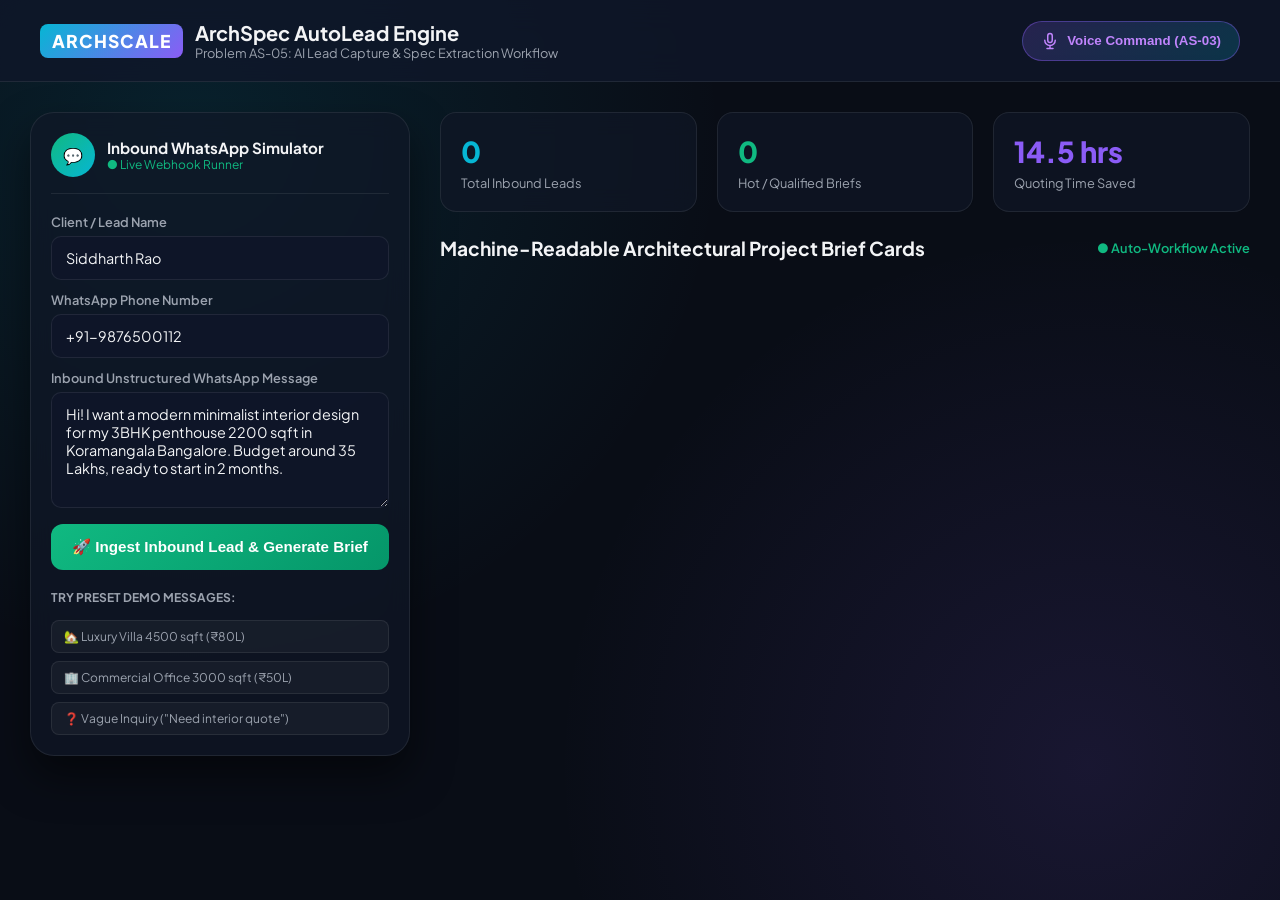
==== static/index.html @ f3e8f861 "Initial commit: ArchSpec AutoLead Engine (AS-05 + AS-03)" ====
<!DOCTYPE html>
<html lang="en">
<head>
  <meta charset="UTF-8">
  <meta name="viewport" content="width=device-width, initial-scale=1.0">
  <title>ArchSpec AutoLead Engine | ArchScale AS-05 Hackathon</title>
  <link rel="stylesheet" href="/static/css/style.css">
</head>
<body>

  <!-- Top Sticky Header -->
  <header>
    <div class="logo-container">
      <div class="logo-badge">ARCHSCALE</div>
      <div>
        <div class="header-title">ArchSpec AutoLead Engine</div>
        <div class="header-subtitle">Problem AS-05: AI Lead Capture & Spec Extraction Workflow</div>
      </div>
    </div>
    
    <button id="voiceBtn" class="voice-btn">
      <svg width="18" height="18" fill="none" stroke="currentColor" viewBox="0 0 24 24">
        <path stroke-linecap="round" stroke-linejoin="round" stroke-width="2" d="M19 11a7 7 0 01-7 7m0 0a7 7 0 01-7-7m7 7v4m0 0H8m4 0h4m-4-8a3 3 0 01-3-3V5a3 3 0 016 0v6a3 3 0 01-3 3z"></path>
      </svg>
      Voice Command (AS-03)
    </button>
  </header>

  <!-- Main Grid Container -->
  <div class="container">

    <!-- Left Column: WhatsApp Simulator -->
    <div class="phone-mockup">
      <div class="phone-header">
        <div class="phone-avatar">💬</div>
        <div>
          <div class="phone-title">Inbound WhatsApp Simulator</div>
          <div class="phone-status">● Live Webhook Runner</div>
        </div>
      </div>

      <form id="leadForm" class="chat-input-box">
        <div class="form-group">
          <label for="senderName">Client / Lead Name</label>
          <input type="text" id="senderName" class="form-input" placeholder="e.g. Rahul Verma" required value="Siddharth Rao">
        </div>

        <div class="form-group">
          <label for="phoneNum">WhatsApp Phone Number</label>
          <input type="text" id="phoneNum" class="form-input" placeholder="+91-XXXXXXXXXX" required value="+91-9876500112">
        </div>

        <div class="form-group">
          <label for="leadMsg">Inbound Unstructured WhatsApp Message</label>
          <textarea id="leadMsg" class="form-textarea" rows="5" placeholder="Type raw client requirement..." required>Hi! I want a modern minimalist interior design for my 3BHK penthouse 2200 sqft in Koramangala Bangalore. Budget around 35 Lakhs, ready to start in 2 months.</textarea>
        </div>

        <button type="submit" class="send-btn">🚀 Ingest Inbound Lead & Generate Brief</button>
      </form>

      <!-- Preset Sample Buttons for Quick Demo -->
      <div style="margin-top: 20px;">
        <div style="font-size: 0.75rem; color: #9ca3af; font-weight: 700; margin-bottom: 8px;">TRY PRESET DEMO MESSAGES:</div>
        <div class="quick-samples">
          <div class="sample-chip" onclick="setPreset(1)">🏡 Luxury Villa 4500 sqft (₹80L)</div>
          <div class="sample-chip" onclick="setPreset(2)">🏢 Commercial Office 3000 sqft (₹50L)</div>
          <div class="sample-chip" onclick="setPreset(3)">❓ Vague Inquiry ("Need interior quote")</div>
        </div>
      </div>
    </div>

    <!-- Right Column: Studio CRM & Brief Cards -->
    <div class="crm-section">

      <!-- Stats Counters -->
      <div class="stats-bar">
        <div class="stat-card">
          <div id="statTotal" class="stat-num">0</div>
          <div class="stat-label">Total Inbound Leads</div>
        </div>
        <div class="stat-card">
          <div id="statQualified" class="stat-num" style="color: #10b981;">0</div>
          <div class="stat-label">Hot / Qualified Briefs</div>
        </div>
        <div class="stat-card">
          <div id="statTimeSaved" class="stat-num" style="color: #8b5cf6;">14.5 hrs</div>
          <div class="stat-label">Quoting Time Saved</div>
        </div>
      </div>

      <!-- Live Project Brief Cards Header -->
      <div class="leads-header">
        <span>Machine-Readable Architectural Project Brief Cards</span>
        <span style="font-size: 0.8rem; color: #10b981; font-weight: 600;">● Auto-Workflow Active</span>
      </div>

      <!-- Container where Cards render dynamically -->
      <div id="leadsList" style="display: flex; flex-direction: column; gap: 16px;">
        <!-- Dynamically filled by JS -->
      </div>

    </div>

  </div>

  <script src="/static/js/app.js"></script>
  <script src="/static/js/voice.js"></script>
</body>
</html>
---- static/css/style.css ----
@import url('https://fonts.googleapis.com/css2?family=Plus+Jakarta+Sans:wght@300;400;500;600;700;800&family=JetBrains+Mono:wght@400;500;600&display=swap');

:root {
  --bg-primary: #090d16;
  --bg-card: rgba(17, 24, 39, 0.7);
  --border-card: rgba(255, 255, 255, 0.08);
  --accent-cyan: #06b6d4;
  --accent-emerald: #10b981;
  --accent-purple: #8b5cf6;
  --accent-amber: #f59e0b;
  --accent-red: #ef4444;
  --text-main: #f3f4f6;
  --text-muted: #9ca3af;
  --font-main: 'Plus Jakarta Sans', sans-serif;
  --font-mono: 'JetBrains Mono', monospace;
}

* {
  box-sizing: border-box;
  margin: 0;
  padding: 0;
}

body {
  background-color: var(--bg-primary);
  background-image: 
    radial-gradient(circle at 15% 15%, rgba(6, 182, 212, 0.12) 0%, transparent 40%),
    radial-gradient(circle at 85% 85%, rgba(139, 92, 246, 0.12) 0%, transparent 40%);
  color: var(--text-main);
  font-family: var(--font-main);
  min-height: 100vh;
  padding-bottom: 40px;
}

/* Header Navbar */
header {
  display: flex;
  justify-content: space-between;
  align-items: center;
  padding: 20px 40px;
  background: rgba(15, 23, 42, 0.8);
  backdrop-filter: blur(16px);
  border-bottom: 1px solid var(--border-card);
  position: sticky;
  top: 0;
  z-index: 100;
}

.logo-container {
  display: flex;
  align-items: center;
  gap: 12px;
}

.logo-badge {
  background: linear-gradient(135deg, var(--accent-cyan), var(--accent-purple));
  color: white;
  font-weight: 800;
  font-size: 1.1rem;
  padding: 6px 12px;
  border-radius: 8px;
  letter-spacing: 1px;
}

.header-title {
  font-size: 1.25rem;
  font-weight: 700;
}

.header-subtitle {
  font-size: 0.8rem;
  color: var(--text-muted);
}

.voice-btn {
  background: linear-gradient(135deg, rgba(139, 92, 246, 0.2), rgba(6, 182, 212, 0.2));
  border: 1px solid rgba(139, 92, 246, 0.4);
  color: #c084fc;
  padding: 10px 18px;
  border-radius: 50px;
  font-weight: 600;
  cursor: pointer;
  display: flex;
  align-items: center;
  gap: 8px;
  transition: all 0.3s ease;
}

.voice-btn:hover {
  background: linear-gradient(135deg, var(--accent-purple), var(--accent-cyan));
  color: white;
  box-shadow: 0 0 20px rgba(139, 92, 246, 0.4);
}

/* Main Layout Grid */
.container {
  max-width: 1440px;
  margin: 30px auto;
  padding: 0 30px;
  display: grid;
  grid-template-columns: 380px 1fr;
  gap: 30px;
}

/* Left Column: Phone Simulator */
.phone-mockup {
  background: var(--bg-card);
  backdrop-filter: blur(12px);
  border: 1px solid var(--border-card);
  border-radius: 24px;
  padding: 20px;
  box-shadow: 0 20px 40px rgba(0, 0, 0, 0.5);
  height: fit-content;
}

.phone-header {
  display: flex;
  align-items: center;
  gap: 12px;
  padding-bottom: 16px;
  border-bottom: 1px solid var(--border-card);
}

.phone-avatar {
  width: 44px;
  height: 44px;
  border-radius: 50%;
  background: linear-gradient(135deg, var(--accent-emerald), var(--accent-cyan));
  display: flex;
  align-items: center;
  justify-content: center;
  font-weight: 700;

}

.phone-title {
  font-weight: 700;
  font-size: 0.95rem;
}

.phone-status {
  font-size: 0.75rem;
  color: var(--accent-emerald);
}

.chat-input-box {
  margin-top: 20px;
  display: flex;
  flex-direction: column;
  gap: 12px;
}

.form-group label {
  font-size: 0.8rem;
  color: var(--text-muted);
  font-weight: 600;
  margin-bottom: 6px;
  display: block;
}

.form-input, .form-textarea {
  width: 100%;
  background: rgba(15, 23, 42, 0.9);
  border: 1px solid var(--border-card);
  color: var(--text-main);
  padding: 12px 14px;
  border-radius: 10px;
  font-family: var(--font-main);
  font-size: 0.9rem;
}

.form-input:focus, .form-textarea:focus {
  outline: none;
  border-color: var(--accent-cyan);
  box-shadow: 0 0 10px rgba(6, 182, 212, 0.3);
}

.send-btn {
  background: linear-gradient(135deg, var(--accent-emerald), #059669);
  color: white;
  border: none;
  padding: 14px;
  border-radius: 12px;
  font-weight: 700;
  font-size: 0.95rem;
  cursor: pointer;
  transition: transform 0.2s, box-shadow 0.2s;
}

.send-btn:hover {
  transform: translateY(-2px);
  box-shadow: 0 10px 20px rgba(16, 185, 129, 0.4);
}

/* Sample Quick Messages */
.quick-samples {
  margin-top: 15px;
  display: flex;
  flex-direction: column;
  gap: 8px;
}

.sample-chip {
  background: rgba(255, 255, 255, 0.04);
  border: 1px solid rgba(255, 255, 255, 0.08);
  border-radius: 8px;
  padding: 8px 12px;
  font-size: 0.75rem;
  color: var(--text-muted);
  cursor: pointer;
  transition: background 0.2s;
}

.sample-chip:hover {
  background: rgba(255, 255, 255, 0.08);
  color: var(--text-main);
}

/* Right Column: Studio CRM & Brief Cards */
.crm-section {
  display: flex;
  flex-direction: column;
  gap: 24px;
}

.stats-bar {
  display: grid;
  grid-template-columns: repeat(3, 1fr);
  gap: 20px;
}

.stat-card {
  background: var(--bg-card);
  backdrop-filter: blur(12px);
  border: 1px solid var(--border-card);
  padding: 20px;
  border-radius: 16px;
  display: flex;
  flex-direction: column;
  gap: 6px;
}

.stat-num {
  font-size: 1.8rem;
  font-weight: 800;
  color: var(--accent-cyan);
}

.stat-label {
  font-size: 0.8rem;
  color: var(--text-muted);
}

/* Brief Card List */
.leads-header {
  font-size: 1.2rem;
  font-weight: 700;
  display: flex;
  align-items: center;
  justify-content: space-between;
}

.lead-card {
  background: var(--bg-card);
  backdrop-filter: blur(16px);
  border: 1px solid var(--border-card);
  border-radius: 20px;
  padding: 24px;
  display: flex;
  flex-direction: column;
  gap: 16px;
  transition: transform 0.2s, border-color 0.2s;
}

.lead-card:hover {
  border-color: rgba(6, 182, 212, 0.4);
}

.lead-top-row {
  display: flex;
  justify-content: space-between;
  align-items: flex-start;
}

.client-name {
  font-size: 1.1rem;
  font-weight: 700;
}

.client-meta {
  font-size: 0.8rem;
  color: var(--text-muted);
  display: flex;
  gap: 12px;
  margin-top: 4px;
}

.score-badge {
  padding: 6px 14px;
  border-radius: 20px;
  font-weight: 700;
  font-size: 0.85rem;
  display: inline-flex;
  align-items: center;
  gap: 6px;
}

/* Architectural Spec Grid */
.spec-grid {
  display: grid;
  grid-template-columns: repeat(4, 1fr);
  gap: 12px;
  background: rgba(15, 23, 42, 0.6);
  padding: 14px;
  border-radius: 12px;
  border: 1px solid rgba(255, 255, 255, 0.05);
}

.spec-item {
  display: flex;
  flex-direction: column;
  gap: 4px;
}

.spec-title {
  font-size: 0.7rem;
  color: var(--text-muted);
  text-transform: uppercase;
  letter-spacing: 0.5px;
}

.spec-value {
  font-size: 0.9rem;
  font-weight: 600;
  color: var(--text-main);
  font-family: var(--font-mono);
}

.action-bar {
  display: flex;
  justify-content: space-between;
  align-items: center;
  background: rgba(16, 185, 129, 0.08);
  border: 1px solid rgba(16, 185, 129, 0.2);
  padding: 12px 18px;
  border-radius: 12px;
  color: #34d399;
  font-size: 0.85rem;
  font-weight: 600;
}
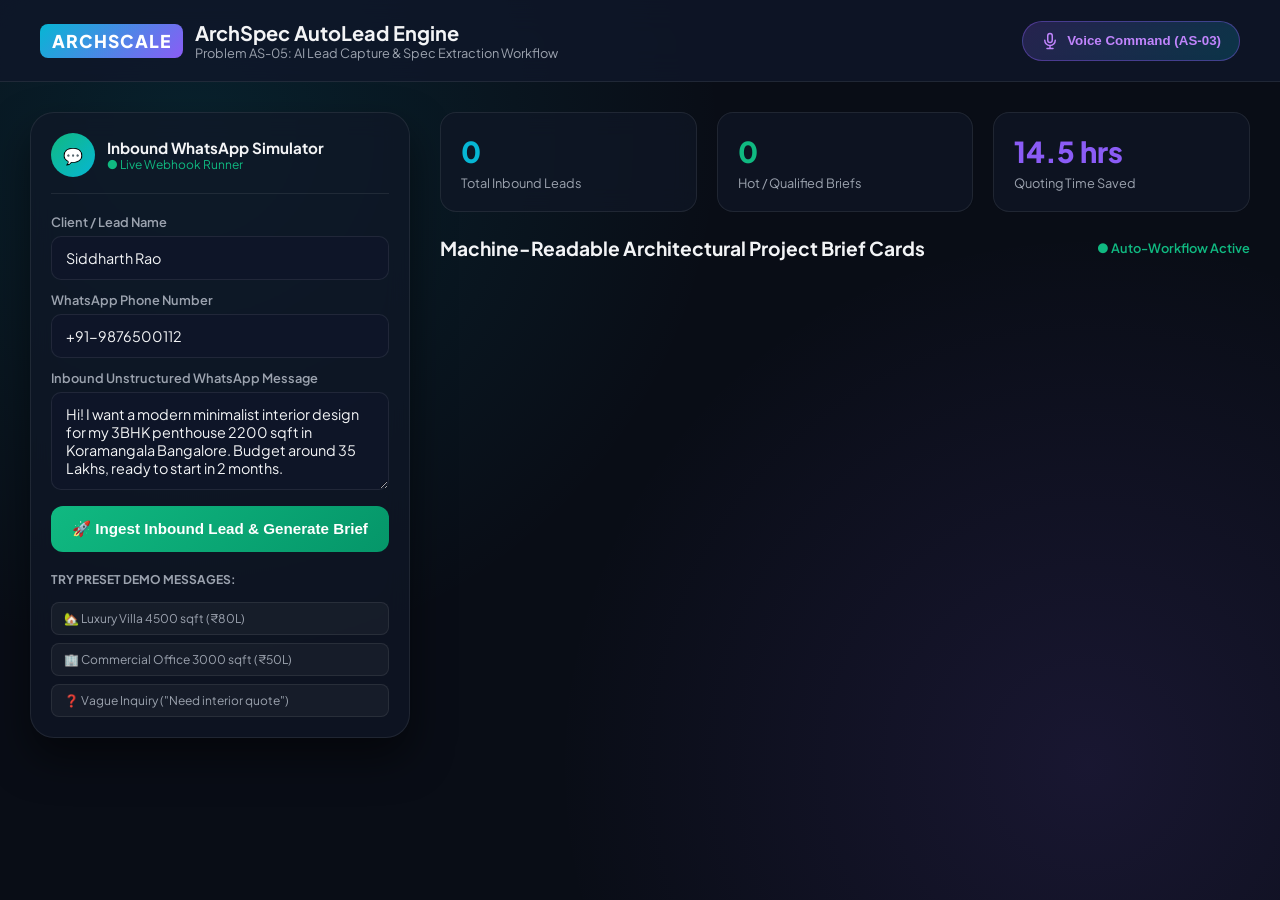
==== commit 9d7a5806: "Add printable Project Brief Card modal and automated WhatsApp outbound response preview" ====
--- a/static/index.html
+++ b/static/index.html
@@ -52,13 +52,19 @@
 
         <div class="form-group">
           <label for="leadMsg">Inbound Unstructured WhatsApp Message</label>
-          <textarea id="leadMsg" class="form-textarea" rows="5" placeholder="Type raw client requirement..." required>Hi! I want a modern minimalist interior design for my 3BHK penthouse 2200 sqft in Koramangala Bangalore. Budget around 35 Lakhs, ready to start in 2 months.</textarea>
+          <textarea id="leadMsg" class="form-textarea" rows="4" placeholder="Type raw client requirement..." required>Hi! I want a modern minimalist interior design for my 3BHK penthouse 2200 sqft in Koramangala Bangalore. Budget around 35 Lakhs, ready to start in 2 months.</textarea>
         </div>
 
         <button type="submit" class="send-btn">🚀 Ingest Inbound Lead & Generate Brief</button>
       </form>
 
-      <!-- Preset Sample Buttons for Quick Demo -->
+      <!-- Simulated Outbound WhatsApp Response Box -->
+      <div id="outboundReplyBox" style="margin-top: 15px; display: none; background: rgba(16, 185, 129, 0.1); border: 1px dashed #10b981; padding: 12px; border-radius: 10px; font-size: 0.8rem;">
+        <div style="font-weight: 700; color: #10b981; margin-bottom: 4px;">📲 Simulated Automated WhatsApp Outbound Reply:</div>
+        <div id="outboundText" style="color: #d1d5db; font-style: italic;">...</div>
+      </div>
+
+      <!-- Sample Quick Messages -->
       <div style="margin-top: 20px;">
         <div style="font-size: 0.75rem; color: #9ca3af; font-weight: 700; margin-bottom: 8px;">TRY PRESET DEMO MESSAGES:</div>
         <div class="quick-samples">
@@ -103,6 +109,28 @@
 
   </div>
 
+  <!-- Printable Brief Card Modal -->
+  <div id="briefModal" class="modal-overlay" onclick="closeModal(event)">
+    <div class="modal-content" onclick="event.stopPropagation()">
+      <div class="modal-header">
+        <div>
+          <h3 style="color: #06b6d4; font-size: 1.1rem;">🏛️ ARCHITECTURAL PROJECT BRIEF CARD</h3>
+          <p id="modalLeadId" style="font-size: 0.8rem; color: #9ca3af;">Lead ID: LEAD-100</p>
+        </div>
+        <button class="close-btn" onclick="closeModal()">×</button>
+      </div>
+      
+      <div id="modalBody" style="display: flex; flex-direction: column; gap: 16px; margin-top: 16px;">
+        <!-- Brief Card Details Rendered Here -->
+      </div>
+
+      <div class="modal-footer">
+        <button onclick="window.print()" class="print-btn">🖨️ Print / Download Brief PDF</button>
+        <button onclick="closeModal()" class="btn-secondary">Close</button>
+      </div>
+    </div>
+  </div>
+
   <script src="/static/js/app.js"></script>
   <script src="/static/js/voice.js"></script>
 </body>
--- a/static/css/style.css
+++ b/static/css/style.css
@@ -130,7 +130,6 @@
   align-items: center;
   justify-content: center;
   font-weight: 700;
-
 }
 
 .phone-title {
@@ -348,3 +347,79 @@
   font-size: 0.85rem;
   font-weight: 600;
 }
+
+/* Modal Overlay & Card Styling */
+.modal-overlay {
+  display: none;
+  position: fixed;
+  top: 0;
+  left: 0;
+  width: 100vw;
+  height: 100vh;
+  background: rgba(0, 0, 0, 0.85);
+  backdrop-filter: blur(12px);
+  z-index: 1000;
+  justify-content: center;
+  align-items: center;
+}
+
+.modal-content {
+  background: #0f172a;
+  border: 1px solid rgba(6, 182, 212, 0.4);
+  border-radius: 20px;
+  width: 90%;
+  max-width: 600px;
+  padding: 30px;
+  box-shadow: 0 25px 50px rgba(0, 0, 0, 0.7);
+  display: flex;
+  flex-direction: column;
+  gap: 16px;
+}
+
+.modal-header {
+  display: flex;
+  justify-content: space-between;
+  align-items: center;
+  border-bottom: 1px solid rgba(255, 255, 255, 0.1);
+  padding-bottom: 14px;
+}
+
+.close-btn {
+  background: transparent;
+  border: none;
+  color: var(--text-muted);
+  font-size: 1.8rem;
+  cursor: pointer;
+}
+
+.close-btn:hover {
+  color: white;
+}
+
+.modal-footer {
+  display: flex;
+  justify-content: flex-end;
+  gap: 12px;
+  border-top: 1px solid rgba(255, 255, 255, 0.1);
+  padding-top: 16px;
+}
+
+.print-btn {
+  background: linear-gradient(135deg, var(--accent-cyan), #0284c7);
+  color: white;
+  border: none;
+  padding: 10px 18px;
+  border-radius: 8px;
+  font-weight: 700;
+  cursor: pointer;
+}
+
+.btn-secondary {
+  background: rgba(255, 255, 255, 0.1);
+  color: var(--text-main);
+  border: none;
+  padding: 10px 18px;
+  border-radius: 8px;
+  font-weight: 600;
+  cursor: pointer;
+}
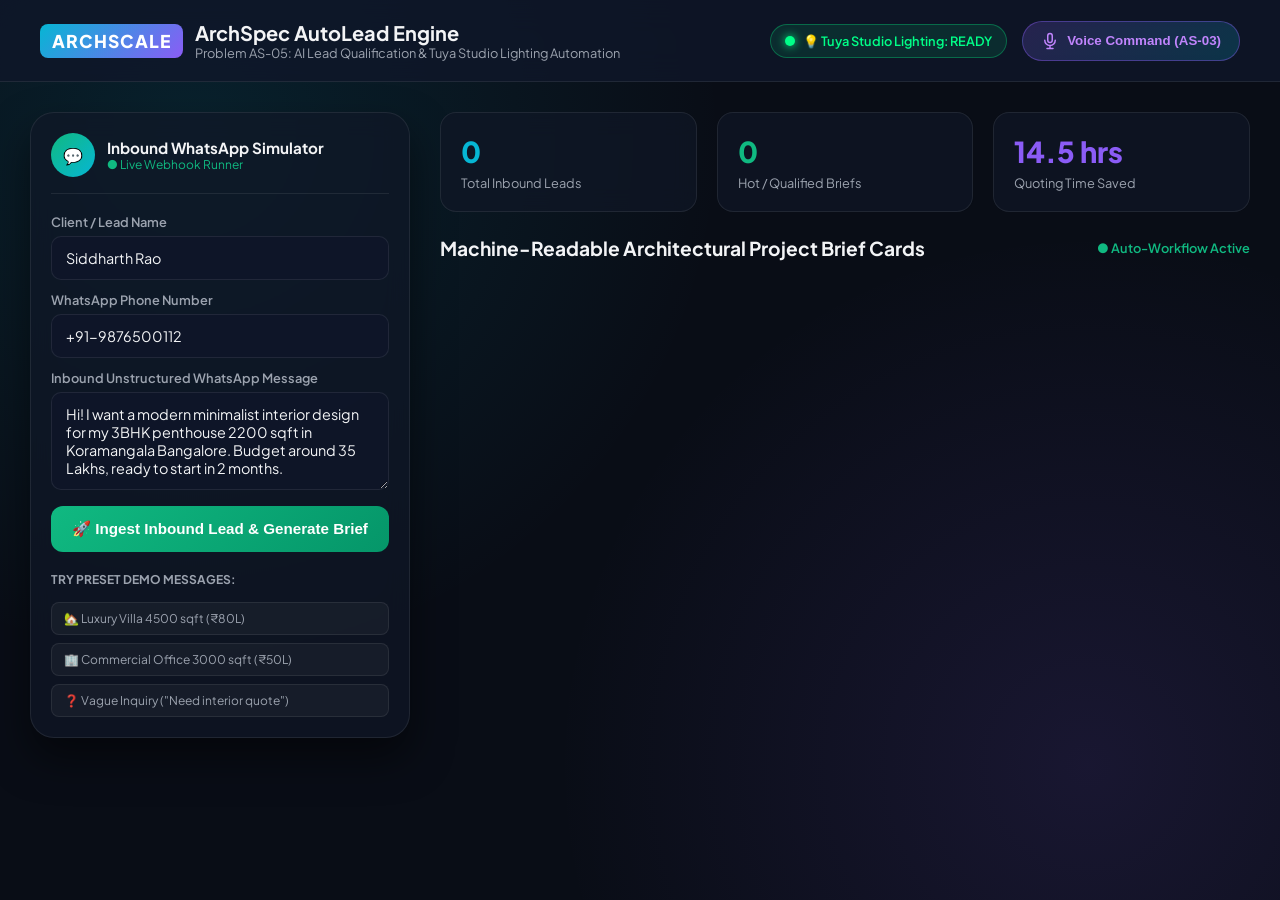
==== commit 5665f82e: "feat: add visual Tuya Studio Lamp status indicator to header" ====
--- a/static/index.html
+++ b/static/index.html
@@ -14,16 +14,23 @@
       <div class="logo-badge">ARCHSCALE</div>
       <div>
         <div class="header-title">ArchSpec AutoLead Engine</div>
-        <div class="header-subtitle">Problem AS-05: AI Lead Capture & Spec Extraction Workflow</div>
+        <div class="header-subtitle">Problem AS-05: AI Lead Qualification & Tuya Studio Lighting Automation</div>
       </div>
     </div>
     
-    <button id="voiceBtn" class="voice-btn">
-      <svg width="18" height="18" fill="none" stroke="currentColor" viewBox="0 0 24 24">
-        <path stroke-linecap="round" stroke-linejoin="round" stroke-width="2" d="M19 11a7 7 0 01-7 7m0 0a7 7 0 01-7-7m7 7v4m0 0H8m4 0h4m-4-8a3 3 0 01-3-3V5a3 3 0 016 0v6a3 3 0 01-3 3z"></path>
-      </svg>
-      Voice Command (AS-03)
-    </button>
+    <div style="display: flex; align-items: center; gap: 15px;">
+      <div id="tuyaStatusPill" style="display: flex; align-items: center; gap: 8px; background: rgba(0, 255, 136, 0.1); border: 1px solid rgba(0, 255, 136, 0.3); padding: 8px 14px; border-radius: 20px; font-size: 0.8rem; color: #00ff88; font-weight: 600;">
+        <span style="width: 10px; height: 10px; border-radius: 50%; background: #00ff88; box-shadow: 0 0 10px #00ff88;" id="tuyaLedDot"></span>
+        <span id="tuyaLedText">💡 Tuya Studio Lighting: READY</span>
+      </div>
+
+      <button id="voiceBtn" class="voice-btn">
+        <svg width="18" height="18" fill="none" stroke="currentColor" viewBox="0 0 24 24">
+          <path stroke-linecap="round" stroke-linejoin="round" stroke-width="2" d="M19 11a7 7 0 01-7 7m0 0a7 7 0 01-7-7m7 7v4m0 0H8m4 0h4m-4-8a3 3 0 01-3-3V5a3 3 0 016 0v6a3 3 0 01-3 3z"></path>
+        </svg>
+        Voice Command (AS-03)
+      </button>
+    </div>
   </header>
 
   <!-- Main Grid Container -->
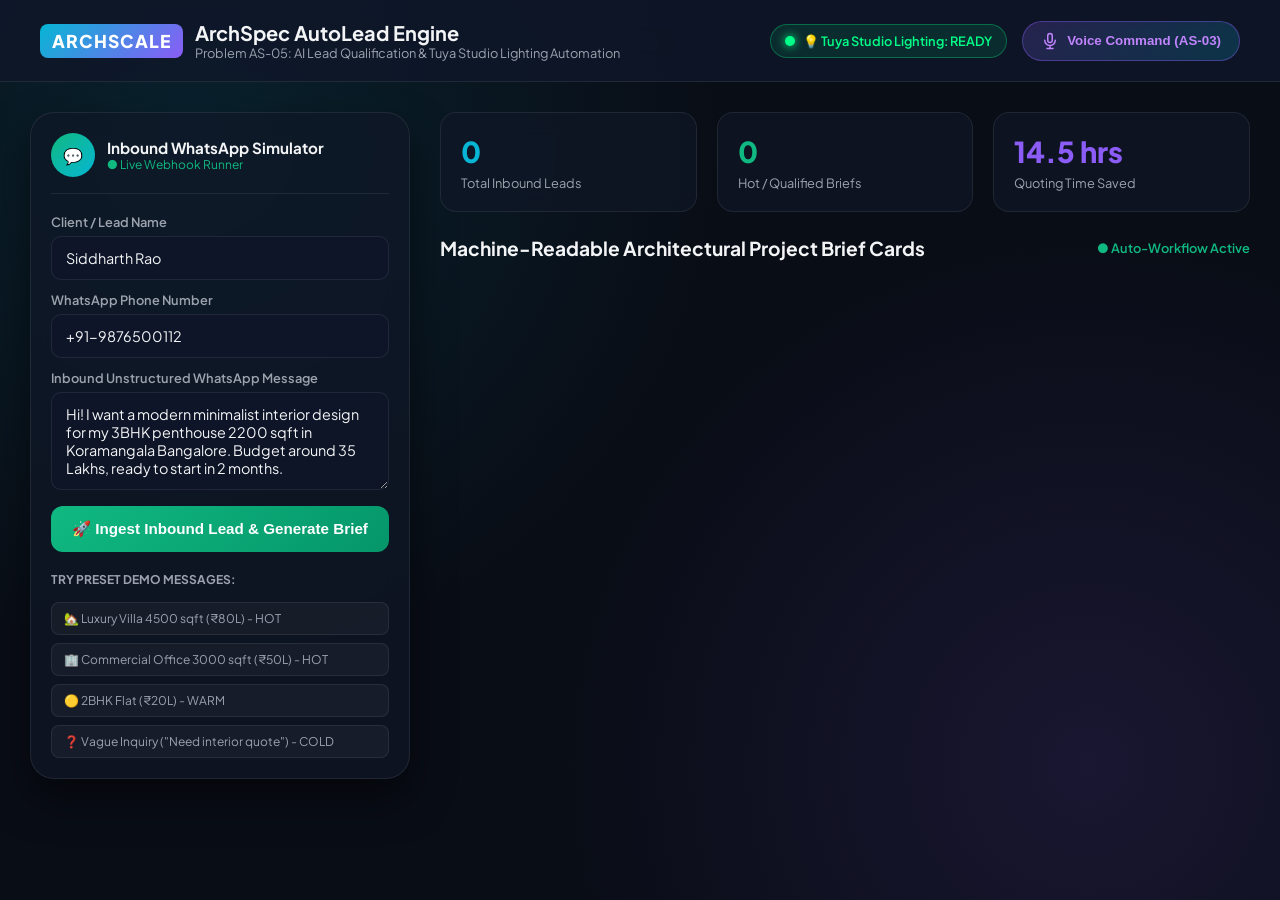
==== commit cca41fd9: "Add 4th Warm Lead preset button (2BHK 20L) & seed data for complete 3-Tier Triage proof" ====
--- a/static/index.html
+++ b/static/index.html
@@ -75,9 +75,10 @@
       <div style="margin-top: 20px;">
         <div style="font-size: 0.75rem; color: #9ca3af; font-weight: 700; margin-bottom: 8px;">TRY PRESET DEMO MESSAGES:</div>
         <div class="quick-samples">
-          <div class="sample-chip" onclick="setPreset(1)">🏡 Luxury Villa 4500 sqft (₹80L)</div>
-          <div class="sample-chip" onclick="setPreset(2)">🏢 Commercial Office 3000 sqft (₹50L)</div>
-          <div class="sample-chip" onclick="setPreset(3)">❓ Vague Inquiry ("Need interior quote")</div>
+          <div class="sample-chip" onclick="setPreset(1)">🏡 Luxury Villa 4500 sqft (₹80L) - HOT</div>
+          <div class="sample-chip" onclick="setPreset(2)">🏢 Commercial Office 3000 sqft (₹50L) - HOT</div>
+          <div class="sample-chip" onclick="setPreset(4)">🟡 2BHK Flat (₹20L) - WARM</div>
+          <div class="sample-chip" onclick="setPreset(3)">❓ Vague Inquiry ("Need interior quote") - COLD</div>
         </div>
       </div>
     </div>
